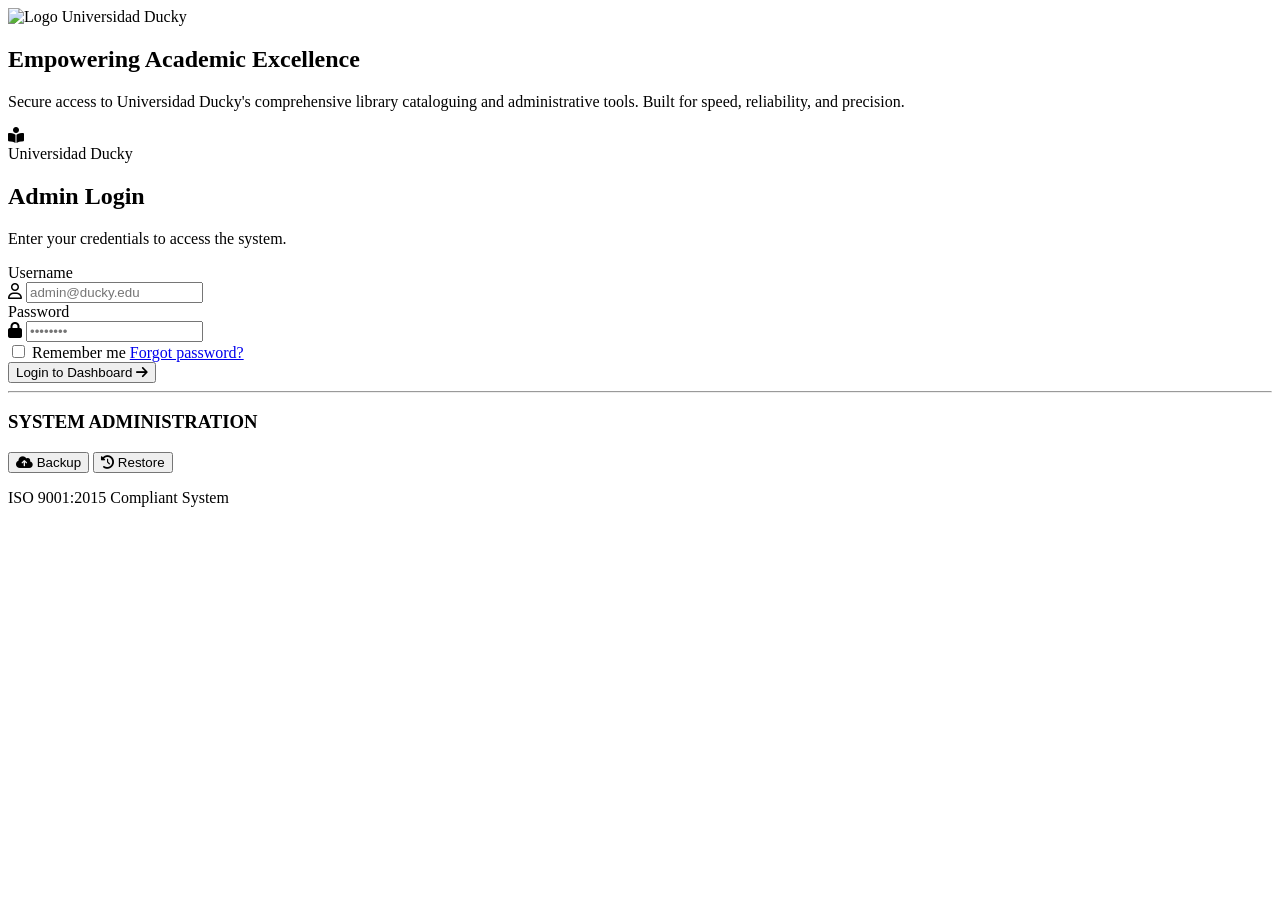
==== index.html @ 16b84561 "Add initial HTML structure for admin login page" ====
<!DOCTYPE html>
<html lang="es">
<head>
    <meta charset="UTF-8">
    <meta name="viewport" content="width=device-width, initial-scale=1.0">
    <title>Admin Login - Universidad Ducky</title>
    <link href="https://fonts.googleapis.com/css2?family=Inter:wght@400;500;600;700&display=swap" rel="stylesheet">
    <link rel="stylesheet" href="https://cdnjs.cloudflare.com/ajax/libs/font-awesome/6.4.0/css/all.min.css">
    <link rel="stylesheet" href="style.css">
</head>
<body class="login-body">

    <main class="login-wrapper">
        <div class="login-card">
            
            <section class="login-left">
                <div class="large-logo-container">
                    <img src="https://via.placeholder.com/150/ffffff/0f3d24?text=Ducky+Logo" alt="Logo Universidad Ducky" class="large-logo">
                </div>
                
                <div class="glass-panel">
                    <h2>Empowering Academic Excellence</h2>
                    <p>Secure access to Universidad Ducky's comprehensive library cataloguing and administrative tools. Built for speed, reliability, and precision.</p>
                </div>
            </section>

            <section class="login-right">
                <div class="brand-small">
                    <div class="brand-icon"><i class="fa-solid fa-book-open-reader"></i></div>
                    <span class="brand-text">Universidad Ducky</span>
                </div>

                <div class="login-header">
                    <h1>Admin Login</h1>
                    <p>Enter your credentials to access the system.</p>
                </div>

                <form id="adminLoginForm">
                    <div class="input-group">
                        <label for="username">Username</label>
                        <div class="input-wrapper">
                            <i class="fa-regular fa-user icon"></i>
                            <input type="email" id="username" placeholder="admin@ducky.edu">
                        </div>
                    </div>

                    <div class="input-group">
                        <label for="password">Password</label>
                        <div class="input-wrapper">
                            <i class="fa-solid fa-lock icon"></i>
                            <input type="password" id="password" placeholder="••••••••">
                        </div>
                    </div>

                    <div class="form-options">
                        <label class="checkbox-container">
                            <input type="checkbox" id="remember">
                            <span class="checkmark"></span>
                            Remember me
                        </label>
                        <a href="#" class="forgot-link">Forgot password?</a>
                    </div>

                    <button type="submit" class="btn-primary">
                        Login to Dashboard <i class="fa-solid fa-arrow-right"></i>
                    </button>
                </form>

                <hr class="divider">

                <div class="system-admin">
                    <h3>SYSTEM ADMINISTRATION</h3>
                    <div class="admin-buttons">
                        <button class="btn-secondary"><i class="fa-solid fa-cloud-arrow-up"></i> Backup</button>
                        <button class="btn-secondary"><i class="fa-solid fa-clock-rotate-left"></i> Restore</button>
                    </div>
                </div>

                <div class="login-footer">
                    <p>ISO 9001:2015 Compliant System</p>
                </div>
            </section>

        </div>
    </main>

    <script src="app.js"></script>
</body>
</html>
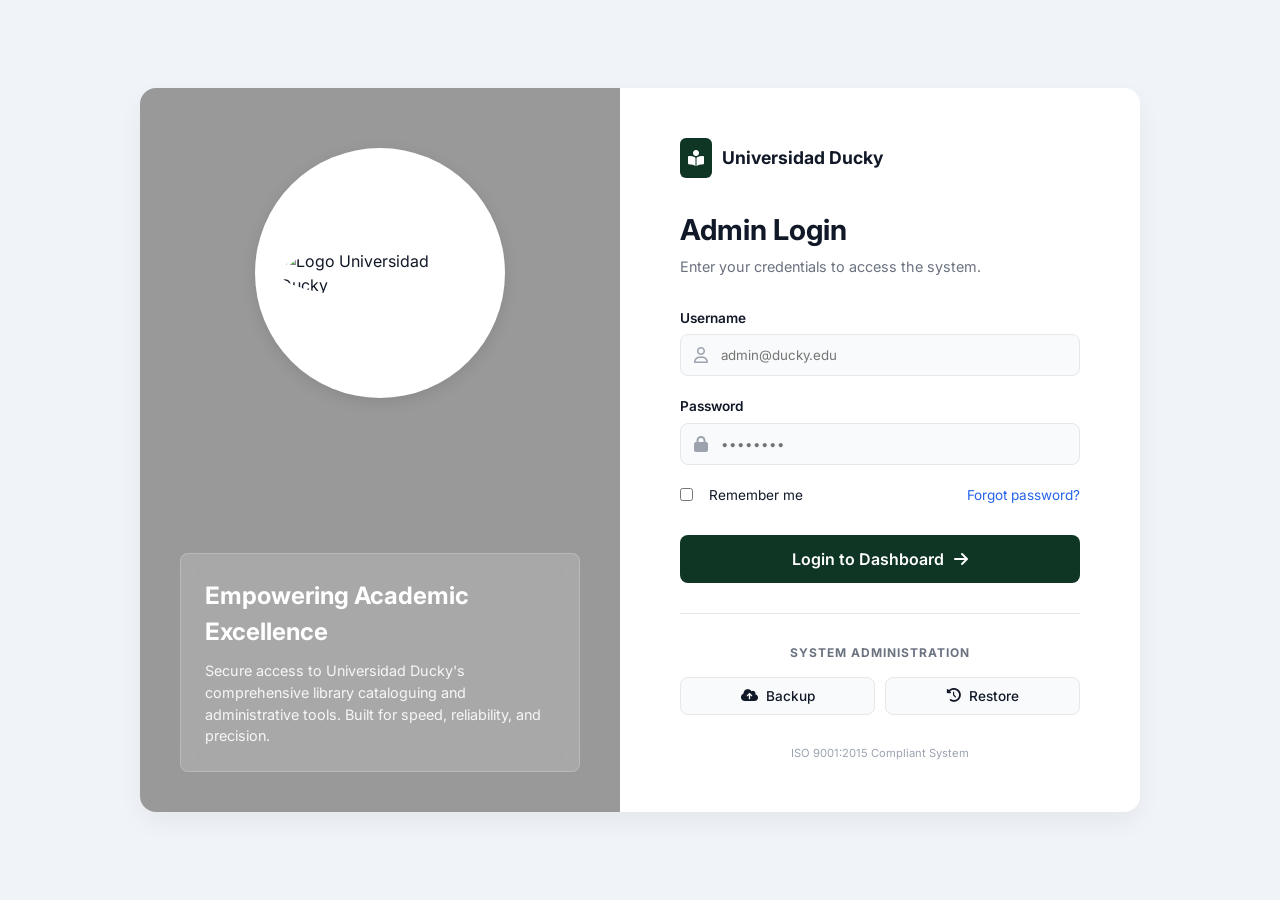
==== commit 100df475: "Implement login form validation and redirection Add event listener for admin login form submission w" ====
--- a/index.html
+++ b/index.html
@@ -87,3 +87,26 @@
     <script src="app.js"></script>
 </body>
 </html>
+
+<script>
+document.addEventListener('DOMContentLoaded', () => {
+    const form = document.getElementById('adminLoginForm');
+    const usernameInput = document.getElementById('username');
+    const passwordInput = document.getElementById('password');
+
+    form.addEventListener('submit', (e) => {
+        e.preventDefault();
+
+        const userValue = usernameInput.value.trim();
+        const passValue = passwordInput.value.trim();
+
+        if (userValue === '' || passValue === '') {
+            alert('Por favor, ingresa tu usuario y contraseña.');
+            if (userValue === '') usernameInput.focus();
+            else passwordInput.focus();
+            return;
+        }
+        window.location.href = 'dashboard.html';
+    });
+});
+</script>
--- a/style.css
+++ b/style.css
@@ -0,0 +1,246 @@
+:root {
+    --primary-color: #0f3524;
+    --accent-blue: #2563eb;
+    --text-main: #111827;
+    --text-muted: #6b7280;
+    --bg-page: #f0f4f8;
+    --bg-card: #ffffff;
+    --bg-input: #f9fafb;
+    --border-color: #e5e7eb;
+    --font-family: 'Inter', sans-serif;
+    --radius-md: 8px;
+    --radius-lg: 16px;
+    --transition: 0.3s ease;
+}
+
+* {
+    margin: 0;
+    padding: 0;
+    box-sizing: border-box;
+}
+
+body {
+    font-family: var(--font-family);
+    color: var(--text-main);
+    background-color: var(--bg-page);
+    line-height: 1.5;
+}
+
+a { text-decoration: none; color: var(--accent-blue); }
+button { cursor: pointer; font-family: inherit; border: none; }
+input { font-family: inherit; outline: none; }
+
+.login-body {
+    display: flex;
+    justify-content: center;
+    align-items: center;
+    min-height: 100vh;
+    padding: 20px;
+}
+
+.login-wrapper {
+    width: 100%;
+    max-width: 1000px;
+}
+
+.login-card {
+    display: flex;
+    background: var(--bg-card);
+    border-radius: var(--radius-lg);
+    box-shadow: 0 10px 25px rgba(0,0,0,0.05);
+    overflow: hidden;
+    min-height: 600px;
+}
+
+.login-left {
+    flex: 1;
+    background: url('https://images.unsplash.com/photo-1507842217343-583bb7270b66?q=80&w=1000&auto=format&fit=crop') center/cover no-repeat;
+    position: relative;
+    display: flex;
+    flex-direction: column;
+    justify-content: space-between;
+    align-items: center;
+    padding: 40px;
+}
+
+.login-left::before {
+    content: '';
+    position: absolute;
+    top: 0; left: 0; right: 0; bottom: 0;
+    background: rgba(0, 0, 0, 0.4);
+}
+
+.large-logo-container {
+    position: relative;
+    z-index: 1;
+    background: white;
+    width: 250px;
+    height: 250px;
+    border-radius: 50%;
+    display: flex;
+    justify-content: center;
+    align-items: center;
+    margin-top: 20px;
+    box-shadow: 0 4px 15px rgba(0,0,0,0.1);
+}
+
+.large-logo-container img {
+    width: 80%;
+    border-radius: 50%;
+}
+
+.glass-panel {
+    position: relative;
+    z-index: 1;
+    background: rgba(255, 255, 255, 0.15);
+    backdrop-filter: blur(10px);
+    -webkit-backdrop-filter: blur(10px);
+    border: 1px solid rgba(255, 255, 255, 0.2);
+    padding: 24px;
+    border-radius: var(--radius-md);
+    color: white;
+}
+
+.glass-panel h2 { font-size: 1.5rem; margin-bottom: 10px; }
+.glass-panel p { font-size: 0.9rem; opacity: 0.9; }
+
+.login-right {
+    flex: 1;
+    padding: 50px 60px;
+    display: flex;
+    flex-direction: column;
+}
+
+.brand-small {
+    display: flex;
+    align-items: center;
+    gap: 10px;
+    margin-bottom: 30px;
+    font-weight: 700;
+    font-size: 1.1rem;
+}
+
+.brand-icon {
+    background: var(--primary-color);
+    color: white;
+    padding: 8px;
+    border-radius: 6px;
+    font-size: 1rem;
+}
+
+.login-header h1 { font-size: 1.8rem; margin-bottom: 5px; }
+.login-header p { color: var(--text-muted); font-size: 0.9rem; margin-bottom: 30px; }
+
+.input-group { margin-bottom: 20px; }
+.input-group label {
+    display: block;
+    font-size: 0.85rem;
+    font-weight: 600;
+    margin-bottom: 6px;
+}
+
+.input-wrapper {
+    position: relative;
+    display: flex;
+    align-items: center;
+}
+
+.input-wrapper .icon {
+    position: absolute;
+    left: 14px;
+    color: #9ca3af;
+}
+
+.input-wrapper input {
+    width: 100%;
+    padding: 12px 12px 12px 40px;
+    border: 1px solid var(--border-color);
+    border-radius: var(--radius-md);
+    background-color: var(--bg-input);
+    transition: var(--transition);
+}
+
+.input-wrapper input:focus {
+    border-color: var(--primary-color);
+    background-color: white;
+}
+
+.form-options {
+    display: flex;
+    justify-content: space-between;
+    align-items: center;
+    margin-bottom: 30px;
+    font-size: 0.85rem;
+}
+
+.checkbox-container {
+    display: flex;
+    align-items: center;
+    gap: 8px;
+    cursor: pointer;
+}
+
+.btn-primary {
+    width: 100%;
+    background: var(--primary-color);
+    color: white;
+    padding: 14px;
+    border-radius: var(--radius-md);
+    font-weight: 600;
+    font-size: 1rem;
+    display: flex;
+    justify-content: center;
+    align-items: center;
+    gap: 10px;
+    transition: var(--transition);
+}
+
+.btn-primary:hover { opacity: 0.9; transform: translateY(-1px); }
+
+.divider {
+    border: 0;
+    height: 1px;
+    background: var(--border-color);
+    margin: 30px 0;
+}
+
+.system-admin h3 {
+    font-size: 0.75rem;
+    color: var(--text-muted);
+    letter-spacing: 1px;
+    text-align: center;
+    margin-bottom: 15px;
+}
+
+.admin-buttons { display: flex; gap: 10px; }
+.btn-secondary {
+    flex: 1;
+    background: var(--bg-input);
+    border: 1px solid var(--border-color);
+    padding: 10px;
+    border-radius: var(--radius-md);
+    font-weight: 500;
+    font-size: 0.85rem;
+    color: var(--text-main);
+    display: flex;
+    justify-content: center;
+    align-items: center;
+    gap: 8px;
+    transition: var(--transition);
+}
+
+.btn-secondary:hover { background: #e5e7eb; }
+
+.login-footer {
+    margin-top: auto;
+    text-align: center;
+    font-size: 0.7rem;
+    color: #9ca3af;
+    padding-top: 30px;
+}
+
+@media (max-width: 768px) {
+    .login-card { flex-direction: column; }
+    .login-left { padding: 30px 20px; min-height: 350px; }
+    .login-right { padding: 30px 20px; }
+}
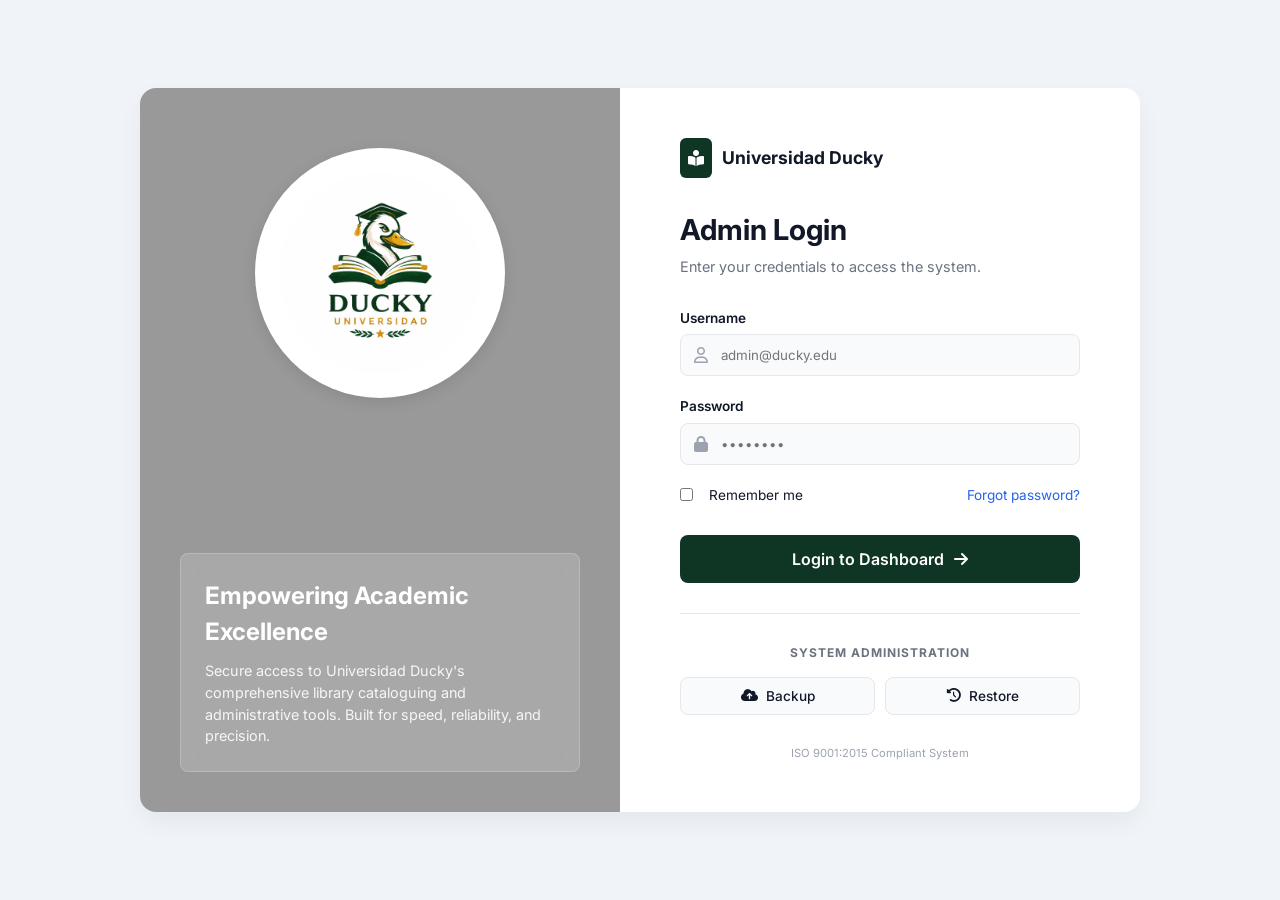
==== commit 0bc61b8d: "Replace placeholder logo with actual logo image" ====
--- a/index.html
+++ b/index.html
@@ -15,7 +15,7 @@
             
             <section class="login-left">
                 <div class="large-logo-container">
-                    <img src="https://via.placeholder.com/150/ffffff/0f3d24?text=Ducky+Logo" alt="Logo Universidad Ducky" class="large-logo">
+                    <img src="/images/duckyLogo.jpeg" alt="Logo Universidad Ducky" class="large-logo">
                 </div>
                 
                 <div class="glass-panel">
--- a/style.css
+++ b/style.css
@@ -244,3 +244,1174 @@
     .login-left { padding: 30px 20px; min-height: 350px; }
     .login-right { padding: 30px 20px; }
 }
+
+.dashboard-body {
+    display: flex;
+    flex-direction: column;
+    min-height: 100vh;
+}
+
+.top-navbar {
+    background: var(--bg-card);
+    height: 70px;
+    display: flex;
+    align-items: center;
+    justify-content: space-between;
+    padding: 0 40px;
+    border-bottom: 1px solid var(--border-color);
+    position: sticky;
+    top: 0;
+    z-index: 100;
+}
+
+.text-logo {
+    color: var(--primary-color);
+    font-size: 1.2rem;
+    font-weight: 800;
+    display: flex;
+    align-items: center;
+    gap: 8px;
+}
+.text-logo span { font-weight: 400; font-size: 0.9rem; letter-spacing: 1px; }
+
+.top-nav-links {
+    display: flex;
+    gap: 30px;
+}
+
+.top-nav-links a {
+    color: var(--text-muted);
+    font-weight: 500;
+    font-size: 0.95rem;
+    transition: var(--transition);
+}
+
+.top-nav-links a:hover, .top-nav-links a.active {
+    color: var(--primary-color);
+    font-weight: 600;
+}
+
+.avatar-img {
+    width: 40px;
+    height: 40px;
+    border-radius: 50%;
+    object-fit: cover;
+}
+
+.dashboard-layout {
+    display: flex;
+    flex: 1;
+}
+
+.sidebar {
+    width: 260px;
+    background: var(--bg-card);
+    border-right: 1px solid var(--border-color);
+    padding: 20px 0;
+    display: flex;
+    flex-direction: column;
+}
+
+.sidebar-header {
+    display: flex;
+    align-items: center;
+    gap: 12px;
+    padding: 0 20px 20px 20px;
+    border-bottom: 1px solid var(--border-color);
+    margin-bottom: 20px;
+}
+
+.sidebar-icon {
+    background: #e6f4ea;
+    color: var(--primary-color);
+    width: 40px;
+    height: 40px;
+    display: flex;
+    justify-content: center;
+    align-items: center;
+    border-radius: var(--radius-md);
+    font-size: 1.2rem;
+}
+
+.sidebar-titles h4 { font-size: 0.9rem; color: var(--text-main); }
+.sidebar-titles p { font-size: 0.75rem; color: var(--text-muted); }
+
+.sidebar-menu {
+    display: flex;
+    flex-direction: column;
+    padding: 0 10px;
+}
+
+.menu-item {
+    display: flex;
+    align-items: center;
+    gap: 12px;
+    padding: 12px 20px;
+    color: var(--text-muted);
+    font-weight: 500;
+    font-size: 0.95rem;
+    border-radius: var(--radius-md);
+    margin-bottom: 5px;
+    transition: var(--transition);
+}
+
+.menu-item i { width: 20px; text-align: center; }
+
+.menu-item:hover, .menu-item.active {
+    background: #f0fdf4;
+    color: var(--primary-color);
+}
+
+.menu-divider {
+    height: 1px;
+    background: var(--border-color);
+    margin: 15px 20px;
+}
+
+.main-content {
+    flex: 1;
+    padding: 40px;
+    background-color: #f8fafc;
+}
+
+.content-header {
+    display: flex;
+    justify-content: space-between;
+    align-items: center;
+    margin-bottom: 30px;
+}
+
+.content-header h1 { font-size: 1.8rem; color: var(--text-main); margin-bottom: 5px; }
+.content-header p { color: var(--text-muted); font-size: 0.95rem; }
+
+.btn-add { width: auto; padding: 10px 20px; }
+
+.table-card {
+    background: var(--bg-card);
+    border-radius: var(--radius-lg);
+    box-shadow: 0 4px 6px -1px rgba(0, 0, 0, 0.05);
+    padding: 20px;
+}
+
+.table-toolbar {
+    display: flex;
+    justify-content: space-between;
+    align-items: center;
+    margin-bottom: 20px;
+}
+
+.search-box {
+    position: relative;
+    width: 300px;
+}
+.search-box i {
+    position: absolute;
+    left: 15px;
+    top: 50%;
+    transform: translateY(-50%);
+    color: var(--text-muted);
+}
+.search-box input {
+    width: 100%;
+    padding: 10px 15px 10px 40px;
+    border: 1px solid var(--border-color);
+    border-radius: var(--radius-md);
+    background: var(--bg-input);
+}
+
+.filter-pills { display: flex; gap: 10px; }
+.pill {
+    padding: 6px 16px;
+    border-radius: 20px;
+    font-size: 0.85rem;
+    font-weight: 500;
+    color: var(--text-muted);
+    background: transparent;
+    transition: var(--transition);
+}
+.pill:hover { background: var(--bg-input); }
+.pill.active { background: var(--bg-input); color: var(--text-main); font-weight: 600; }
+
+.data-table {
+    width: 100%;
+    border-collapse: collapse;
+}
+
+.data-table th {
+    text-align: left;
+    font-size: 0.75rem;
+    font-weight: 700;
+    color: var(--text-muted);
+    letter-spacing: 1px;
+    padding: 15px 10px;
+    border-bottom: 1px solid var(--border-color);
+}
+
+.data-table td {
+    padding: 15px 10px;
+    border-bottom: 1px solid var(--border-color);
+    vertical-align: middle;
+    font-size: 0.9rem;
+}
+
+.user-cell { display: flex; align-items: center; gap: 12px; }
+.status-dot { width: 10px; height: 10px; border-radius: 50%; }
+.status-dot.green { background: #10b981; }
+.status-dot.red { background: #ef4444; }
+
+.avatar-initials {
+    width: 35px; height: 35px;
+    border-radius: 50%;
+    background: #e0f2fe;
+    color: #0284c7;
+    display: flex;
+    justify-content: center;
+    align-items: center;
+    font-weight: 700;
+    font-size: 0.85rem;
+}
+
+.user-info { display: flex; flex-direction: column; }
+.user-name { font-weight: 600; color: var(--text-main); }
+.user-email { font-size: 0.8rem; color: var(--text-muted); }
+
+.role-badge {
+    padding: 4px 10px;
+    border-radius: 12px;
+    font-size: 0.75rem;
+    font-weight: 600;
+}
+.badge-admin { background: #f3e8ff; color: #9333ea; }
+.badge-librarian { background: #e0f2fe; color: #0284c7; }
+.badge-professor { background: #dcfce7; color: #16a34a; }
+.badge-student { background: #f3f4f6; color: #4b5563; }
+
+.btn-edit {
+    display: inline-flex;
+    align-items: center;
+    gap: 8px;
+    background: var(--primary-color);
+    color: white;
+    padding: 8px 16px;
+    border-radius: var(--radius-md);
+    font-size: 0.85rem;
+    font-weight: 500;
+    transition: var(--transition);
+}
+.btn-edit:hover { opacity: 0.9; }
+
+.table-footer {
+    display: flex;
+    justify-content: space-between;
+    align-items: center;
+    margin-top: 20px;
+    padding-top: 10px;
+}
+
+.showing-text { font-size: 0.85rem; color: var(--text-muted); }
+
+.pagination { display: flex; align-items: center; gap: 5px; }
+.page-btn {
+    width: 30px; height: 30px;
+    display: flex; justify-content: center; align-items: center;
+    border-radius: var(--radius-md);
+    background: transparent;
+    color: var(--text-muted);
+    font-size: 0.85rem;
+}
+.page-btn:hover { background: var(--bg-input); }
+.page-btn.active { background: var(--primary-color); color: white; }
+.page-dots { color: var(--text-muted); }
+
+.fab {
+    position: fixed;
+    bottom: 30px;
+    right: 30px;
+    width: 50px;
+    height: 50px;
+    border-radius: 50%;
+    background: var(--primary-color);
+    color: white;
+    font-size: 1.2rem;
+    display: flex;
+    justify-content: center;
+    align-items: center;
+    box-shadow: 0 4px 10px rgba(15, 53, 36, 0.3);
+    transition: var(--transition);
+}
+.fab:hover { transform: scale(1.05); }
+
+.form-page-container {
+    max-width: 900px;
+    margin: 40px auto;
+    padding: 0 20px;
+    width: 100%;
+}
+
+.form-header-area {
+    margin-bottom: 30px;
+}
+
+.back-link {
+    display: inline-flex;
+    align-items: center;
+    gap: 8px;
+    color: var(--primary-color);
+    font-size: 0.85rem;
+    font-weight: 600;
+    margin-bottom: 15px;
+    transition: var(--transition);
+}
+.back-link:hover { opacity: 0.8; }
+
+.form-header-area h1 { font-size: 1.8rem; color: var(--text-main); margin-bottom: 5px; }
+.form-header-area p { color: var(--text-muted); font-size: 0.95rem; }
+
+.form-card {
+    background: var(--bg-card);
+    border-radius: var(--radius-lg);
+    box-shadow: 0 4px 15px rgba(0,0,0,0.03);
+    padding: 40px;
+    border: 1px solid var(--border-color);
+}
+
+.form-section { margin-bottom: 40px; }
+
+.section-title {
+    display: flex;
+    align-items: center;
+    gap: 10px;
+    font-size: 1rem;
+    color: var(--primary-color);
+    margin-bottom: 20px;
+    border-bottom: 1px solid var(--border-color);
+    padding-bottom: 10px;
+}
+
+.input-grid { display: flex; gap: 20px; margin-bottom: 20px; }
+.input-grid.full-width .input-group { flex: 1; }
+.input-grid.\32 -cols .input-group { flex: 1; }
+
+.base-input {
+    width: 100%;
+    padding: 12px 15px;
+    border: 1px solid var(--border-color);
+    border-radius: var(--radius-md);
+    background-color: var(--bg-input);
+    transition: var(--transition);
+    font-size: 0.9rem;
+}
+.base-input:focus { border-color: var(--primary-color); background-color: white; }
+
+.role-permission-grid {
+    display: grid;
+    grid-template-columns: 1fr 1fr;
+    gap: 40px;
+    margin-bottom: 40px;
+}
+
+.role-card {
+    display: block;
+    cursor: pointer;
+    margin-bottom: 15px;
+}
+.role-card input[type="radio"] { display: none; }
+
+.role-content {
+    display: flex;
+    align-items: flex-start;
+    gap: 15px;
+    padding: 15px;
+    border: 1px solid var(--border-color);
+    border-radius: var(--radius-md);
+    background: var(--bg-input);
+    transition: var(--transition);
+}
+
+.role-card input[type="radio"]:checked + .role-content {
+    border-color: #2e8b57;
+    background: #f0fdf4;
+}
+
+.role-custom-radio {
+    width: 18px; height: 18px;
+    border-radius: 50%;
+    border: 2px solid var(--text-muted);
+    margin-top: 2px;
+    position: relative;
+    flex-shrink: 0;
+}
+.role-card input[type="radio"]:checked + .role-content .role-custom-radio {
+    border-color: #2e8b57;
+}
+.role-card input[type="radio"]:checked + .role-content .role-custom-radio::after {
+    content: ''; position: absolute;
+    top: 50%; left: 50%; transform: translate(-50%, -50%);
+    width: 10px; height: 10px;
+    background: #2e8b57; border-radius: 50%;
+}
+
+.role-content h4 { font-size: 0.95rem; color: var(--text-main); margin-bottom: 2px; }
+.role-content p { font-size: 0.8rem; color: var(--text-muted); }
+
+.permission-item {
+    display: flex;
+    align-items: flex-start;
+    gap: 12px;
+    margin-bottom: 20px;
+    cursor: pointer;
+    transition: var(--transition);
+}
+.permission-item input[type="checkbox"] {
+    margin-top: 4px;
+    width: 16px;
+    height: 16px;
+    accent-color: #2e8b57;
+    cursor: pointer;
+}
+
+.perm-content h4 { font-size: 0.9rem; color: var(--text-main); margin-bottom: 2px; }
+.perm-content p { font-size: 0.8rem; color: var(--text-muted); }
+
+.permission-item.disabled {
+    opacity: 0.4;
+    pointer-events: none;
+    filter: grayscale(100%);
+}
+
+.form-actions {
+    display: flex;
+    justify-content: flex-end;
+    align-items: center;
+    gap: 15px;
+    border-top: 1px solid var(--border-color);
+    padding-top: 25px;
+}
+
+.btn-cancel {
+    padding: 12px 24px;
+    background: white;
+    border: 1px solid var(--border-color);
+    color: var(--text-main);
+    border-radius: var(--radius-md);
+    font-weight: 600;
+    font-size: 0.9rem;
+    transition: var(--transition);
+}
+.btn-cancel:hover { background: var(--bg-input); }
+
+.btn-create {
+    padding: 12px 24px;
+    background: #2e8b57;
+    color: white;
+    border-radius: var(--radius-md);
+    font-weight: 600;
+    font-size: 0.9rem;
+    transition: var(--transition);
+}
+.btn-create:hover { background: #247046; }
+
+.footer-note {
+    text-align: center;
+    font-size: 0.8rem;
+    color: var(--text-muted);
+    margin-top: 20px;
+}
+
+@media (max-width: 768px) {
+    .input-grid.\32 -cols, .role-permission-grid { grid-template-columns: 1fr; gap: 20px; }
+    .form-card { padding: 20px; }
+}
+
+/* =========================================
+   ESTILOS DE LA PÁGINA "EDIT USER"
+   ========================================= */
+
+.edit-user-page .section-title { margin-bottom: 25px; }
+.edit-note { font-size: 0.8rem; color: var(--text-muted); margin-top: -10px; margin-bottom: 10px; }
+
+/* Status Section */
+.status-section { margin-top: 20px; }
+.status-options {
+    display: flex;
+    gap: 20px;
+}
+
+.status-btn {
+    flex: 1;
+    display: block;
+    cursor: pointer;
+}
+.status-btn input[type="radio"] { display: none; } /* Ocultamos el radio nativo */
+
+.status-content {
+    display: flex;
+    align-items: flex-start;
+    gap: 15px;
+    padding: 15px;
+    border: 1px solid var(--border-color);
+    border-radius: var(--radius-md);
+    background: var(--bg-input);
+    transition: var(--transition);
+}
+
+.status-btn input[type="radio"]:checked + .status-content {
+    border-color: #2e8b57;
+    background: #f0fdf4;
+}
+
+.status-dot {
+    width: 12px; height: 12px;
+    border-radius: 50%;
+    margin-top: 4px;
+    flex-shrink: 0;
+}
+.status-dot.green { background: #10b981; }
+.status-dot.grey { background: #d1d5db; }
+
+.status-content h4 { font-size: 0.95rem; color: var(--text-main); margin-bottom: 2px; }
+.status-content p { font-size: 0.8rem; color: var(--text-muted); }
+
+.status-btn.inactive input[type="radio"]:checked + .status-content {
+    border-color: #ef4444;
+    background: #fef2f2;
+}
+.status-btn.inactive input[type="radio"]:checked + .status-content h4,
+.status-btn.inactive input[type="radio"]:checked + .status-content p {
+    color: #b91c1c; 
+}
+.status-btn.inactive input[type="radio"]:checked + .status-content .status-dot.grey {
+    background: #ef4444;
+}
+
+.btn-save {
+    padding: 12px 24px;
+    background: #2e8b57;
+    color: white;
+    border-radius: var(--radius-md);
+    font-weight: 600;
+    font-size: 0.9rem;
+    transition: var(--transition);
+}
+.btn-save:hover { background: #247046; }
+
+.form-footer {
+    display: flex;
+    justify-content: space-between;
+    align-items: center;
+    margin-top: 50px;
+    font-size: 0.8rem;
+    color: var(--text-muted);
+    border-top: 1px solid var(--border-color);
+    padding-top: 30px;
+}
+.footer-links { display: flex; gap: 20px; }
+.footer-links a { color: var(--text-muted); }
+
+.modal-overlay {
+    position: fixed;
+    top: 0; left: 0; right: 0; bottom: 0;
+    background: rgba(0, 0, 0, 0.5);
+    display: flex;
+    justify-content: center;
+    align-items: center;
+    z-index: 2000;
+    opacity: 0;
+    pointer-events: none;
+    transition: var(--transition);
+}
+.modal-overlay.open {
+    opacity: 1;
+    pointer-events: auto;
+}
+
+.modal-content {
+    background: var(--bg-card);
+    padding: 40px;
+    border-radius: var(--radius-lg);
+    width: 100%;
+    max-width: 550px;
+    box-shadow: 0 10px 25px rgba(0,0,0,0.1);
+    transform: translateY(-20px);
+    transition: var(--transition);
+}
+.modal-overlay.open .modal-content { transform: translateY(0); }
+
+.modal-content h2 {
+    font-size: 1.4rem;
+    color: var(--text-main);
+    display: flex;
+    align-items: center;
+    gap: 12px;
+    margin-bottom: 25px;
+}
+.modal-warning-icon { color: #ef4444; }
+
+.user-deactivation-details {
+    background: var(--bg-input);
+    padding: 15px;
+    border-radius: var(--radius-md);
+    margin-bottom: 20px;
+    font-size: 0.9rem;
+    line-height: 1.7;
+}
+
+.warning-text {
+    font-size: 0.8rem;
+    color: #ef4444;
+    background: #fef2f2;
+    padding: 10px;
+    border-radius: var(--radius-md);
+    margin-bottom: 30px;
+}
+
+.modal-actions {
+    display: flex;
+    justify-content: flex-end;
+    gap: 15px;
+}
+
+.btn-modal-cancel {
+    padding: 10px 20px;
+    background: white;
+    border: 1px solid var(--border-color);
+    border-radius: var(--radius-md);
+    color: var(--text-main);
+    font-weight: 500;
+}
+.btn-modal-cancel:hover { background: var(--bg-input); }
+
+.btn-deactivate {
+    padding: 10px 20px;
+    background: #ef4444;
+    color: white;
+    border-radius: var(--radius-md);
+    font-weight: 600;
+}
+.btn-deactivate:hover { background: #b91c1c; }
+
+@media (max-width: 768px) {
+    .modal-content { padding: 20px; margin: 0 15px; }
+}
+
+.catalog-container {
+    max-width: 1200px;
+    margin: 40px auto;
+    padding: 0 20px;
+    width: 100%;
+}
+
+.catalog-header { margin-bottom: 30px; }
+.catalog-header h1 { font-size: 1.8rem; color: var(--text-main); margin-bottom: 5px; }
+.catalog-header p { color: var(--text-muted); font-size: 0.95rem; }
+
+.catalog-layout {
+    display: grid;
+    grid-template-columns: 2fr 1fr;
+    gap: 30px;
+    align-items: start;
+}
+
+.search-card {
+    background: var(--bg-card);
+    border-radius: var(--radius-lg);
+    box-shadow: 0 4px 15px rgba(0,0,0,0.03);
+    padding: 20px;
+    border: 1px solid var(--border-color);
+    margin-bottom: 30px;
+    position: relative;
+}
+
+.search-input-wrapper {
+    display: flex;
+    align-items: center;
+    border: 1px solid var(--border-color);
+    border-radius: var(--radius-md);
+    padding: 5px;
+    position: relative;
+    background: white;
+}
+.search-input-wrapper:focus-within { border-color: var(--primary-color); }
+
+.search-icon {
+    padding: 0 15px;
+    color: var(--text-muted);
+}
+
+.search-input-wrapper input {
+    flex: 1;
+    border: none;
+    padding: 10px 5px;
+    font-size: 0.95rem;
+}
+
+.btn-search {
+    background: var(--primary-color);
+    color: white;
+    padding: 10px 20px;
+    border-radius: 6px;
+    font-weight: 600;
+}
+
+.search-dropdown {
+    position: absolute;
+    top: 100%;
+    left: 0;
+    right: 0;
+    background: white;
+    border: 1px solid var(--border-color);
+    border-radius: 0 0 var(--radius-md) var(--radius-md);
+    box-shadow: 0 10px 25px rgba(0,0,0,0.1);
+    z-index: 50;
+    display: none;
+}
+.search-dropdown.show { display: block; }
+
+.dropdown-header {
+    padding: 15px 20px 5px;
+    color: var(--text-muted);
+    font-size: 0.85rem;
+    display: flex;
+    align-items: center;
+    gap: 8px;
+}
+.dropdown-list { list-style: none; }
+.dropdown-list li {
+    padding: 12px 20px;
+    display: flex;
+    justify-content: space-between;
+    align-items: center;
+    color: var(--text-muted);
+    cursor: pointer;
+}
+.dropdown-list li:hover { background: var(--bg-input); color: var(--text-main); }
+.dropdown-list li i { font-size: 0.8rem; }
+
+.search-filters {
+    display: flex;
+    justify-content: space-between;
+    align-items: center;
+    margin-top: 15px;
+    padding-top: 15px;
+    border-top: 1px solid var(--border-color);
+}
+.filter-group { display: flex; gap: 10px; }
+.filter-btn {
+    padding: 6px 16px;
+    background: var(--bg-input);
+    border: 1px solid var(--border-color);
+    border-radius: 20px;
+    font-size: 0.85rem;
+    color: var(--text-main);
+    display: flex;
+    align-items: center;
+    gap: 8px;
+}
+.filter-btn:hover { background: #e5e7eb; }
+.clear-filters-btn {
+    background: none;
+    color: var(--text-muted);
+    font-size: 0.85rem;
+    display: flex;
+    align-items: center;
+    gap: 5px;
+}
+
+.search-results-text {
+    margin-top: 15px;
+    padding-top: 15px;
+    border-top: 1px solid var(--border-color);
+    color: #9ca3af;
+    font-size: 0.9rem;
+    font-weight: 500;
+}
+
+.books-grid {
+    display: grid;
+    grid-template-columns: repeat(2, 1fr);
+    gap: 20px;
+}
+
+.book-card {
+    display: flex;
+    gap: 15px;
+    background: var(--bg-card);
+    border: 1px solid var(--border-color);
+    border-radius: var(--radius-md);
+    padding: 15px;
+    color: inherit;
+    transition: var(--transition);
+}
+.book-card:hover { transform: translateY(-3px); box-shadow: 0 10px 20px rgba(0,0,0,0.05); }
+
+.book-cover {
+    width: 70px;
+    height: 100px;
+    object-fit: cover;
+    border-radius: 4px;
+    box-shadow: 2px 2px 5px rgba(0,0,0,0.1);
+}
+
+.book-info { flex: 1; display: flex; flex-direction: column; }
+.book-title-row {
+    display: flex;
+    justify-content: space-between;
+    align-items: flex-start;
+    gap: 10px;
+    margin-bottom: 5px;
+}
+.book-title { font-size: 0.95rem; font-weight: 700; color: var(--text-main); line-height: 1.2; }
+
+.book-badge {
+    display: inline-flex;
+    align-items: center;
+    gap: 5px;
+    padding: 3px 8px;
+    border-radius: 12px;
+    font-size: 0.7rem;
+    font-weight: 600;
+    white-space: nowrap;
+}
+.book-badge .dot { width: 6px; height: 6px; border-radius: 50%; }
+.book-badge.available { background: #dcfce7; color: #16a34a; }
+.book-badge.available .dot { background: #16a34a; }
+.book-badge.borrowed { background: #fee2e2; color: #dc2626; }
+.book-badge.borrowed .dot { background: #dc2626; }
+
+.book-author { font-size: 0.85rem; color: var(--text-muted); margin-bottom: auto; }
+
+.book-meta {
+    display: flex;
+    gap: 15px;
+    font-size: 0.75rem;
+    color: #9ca3af;
+    margin-top: 10px;
+}
+.book-meta span { display: flex; align-items: center; gap: 5px; }
+
+.quick-actions-card {
+    background: var(--bg-card);
+    border-radius: var(--radius-lg);
+    border: 1px solid var(--border-color);
+    padding: 25px;
+    margin-bottom: 20px;
+}
+.quick-actions-card h3 { font-size: 1.1rem; color: var(--text-main); }
+.quick-actions-card .subtitle { font-size: 0.85rem; color: var(--text-muted); margin-bottom: 20px; }
+
+.action-item {
+    display: flex;
+    align-items: center;
+    gap: 15px;
+    padding: 12px;
+    border: 1px solid var(--border-color);
+    border-radius: var(--radius-md);
+    margin-bottom: 10px;
+    cursor: pointer;
+    transition: var(--transition);
+}
+.action-item:hover { background: var(--bg-input); }
+.action-icon {
+    width: 35px; height: 35px;
+    border-radius: var(--radius-md);
+    display: flex; justify-content: center; align-items: center;
+}
+.action-text h4 { font-size: 0.85rem; color: var(--text-main); }
+.action-text p { font-size: 0.75rem; color: var(--text-muted); }
+
+.system-status-card {
+    background: #e0f2fe;
+    border: 1px solid #bae6fd;
+    border-radius: var(--radius-lg);
+    padding: 20px;
+    display: flex;
+    align-items: flex-start;
+    gap: 12px;
+}
+.status-icon { color: #0284c7; font-size: 1.2rem; margin-top: 2px; }
+.system-status-card h4 { font-size: 0.9rem; color: var(--text-main); margin-bottom: 5px; }
+.system-status-card p { font-size: 0.8rem; color: #475569; line-height: 1.4; }
+
+@media (max-width: 992px) {
+    .catalog-layout { grid-template-columns: 1fr; }
+}
+@media (max-width: 768px) {
+    .books-grid { grid-template-columns: 1fr; }
+}
+
+.book-details-page {
+    max-width: 1100px;
+    margin: 40px auto;
+    padding: 0 20px;
+    width: 100%;
+    flex: 1;
+}
+
+.breadcrumb-nav {
+    display: flex;
+    align-items: center;
+    gap: 15px;
+    margin-bottom: 30px;
+    font-size: 0.95rem;
+    font-weight: 500;
+}
+
+.breadcrumb-nav .back-link {
+    display: flex;
+    align-items: center;
+    gap: 10px;
+    color: #10b981;
+    transition: var(--transition);
+}
+.breadcrumb-nav .back-link:hover { opacity: 0.8; }
+
+.back-icon-circle {
+    width: 30px;
+    height: 30px;
+    border-radius: 50%;
+    border: 2px solid #10b981;
+    display: flex;
+    justify-content: center;
+    align-items: center;
+    font-size: 0.8rem;
+}
+
+.breadcrumb-nav .separator { color: var(--text-muted); }
+.breadcrumb-nav .current-page { color: var(--text-muted); }
+
+.book-details-card {
+    background: var(--bg-card);
+    border-radius: var(--radius-lg);
+    box-shadow: 0 4px 15px rgba(0,0,0,0.05);
+    display: flex;
+    overflow: hidden;
+    border: 1px solid var(--border-color);
+}
+
+.book-cover-section {
+    flex: 0 0 400px;
+    background: #f8fafc;
+    display: flex;
+    justify-content: center;
+    align-items: center;
+    padding: 50px;
+    border-right: 1px solid var(--border-color);
+}
+
+.large-book-cover {
+    width: 100%;
+    max-width: 250px;
+    height: auto;
+    box-shadow: 10px 10px 30px rgba(0,0,0,0.15);
+    border-radius: 4px;
+}
+
+.book-info-section {
+    flex: 1;
+    padding: 50px;
+    display: flex;
+    flex-direction: column;
+}
+
+.info-header {
+    display: flex;
+    justify-content: space-between;
+    align-items: flex-start;
+    margin-bottom: 20px;
+}
+
+.btn-edit-icon {
+    color: var(--text-muted);
+    font-size: 1.2rem;
+    transition: var(--transition);
+}
+.btn-edit-icon:hover { color: var(--text-main); }
+
+.book-main-title {
+    font-size: 2.2rem;
+    color: var(--text-main);
+    line-height: 1.2;
+    margin-bottom: 40px;
+    font-weight: 800;
+}
+
+.info-grid {
+    display: grid;
+    grid-template-columns: 1fr 1fr;
+    gap: 30px;
+    margin-bottom: 40px;
+    border-bottom: 1px solid var(--border-color);
+    padding-bottom: 40px;
+}
+
+.info-item { display: flex; flex-direction: column; gap: 8px; }
+.info-label {
+    font-size: 0.75rem;
+    font-weight: 700;
+    color: #9ca3af;
+    letter-spacing: 1px;
+}
+.info-value {
+    font-size: 1rem;
+    color: var(--text-main);
+    font-weight: 500;
+}
+.location-icon { color: #10b981; margin-right: 5px; }
+
+.description-section { margin-bottom: 40px; }
+.description-section .info-label { display: block; margin-bottom: 12px; }
+.description-text {
+    font-size: 0.95rem;
+    color: #475569;
+    line-height: 1.6;
+}
+
+.stats-grid {
+    display: grid;
+    grid-template-columns: 1fr 1fr;
+    gap: 20px;
+    margin-top: auto;
+}
+
+.stat-card {
+    background: #f8fafc;
+    border-radius: var(--radius-md);
+    padding: 20px;
+}
+
+.stat-header {
+    display: flex;
+    justify-content: space-between;
+    align-items: center;
+    margin-bottom: 15px;
+}
+.stat-title {
+    font-size: 0.75rem;
+    font-weight: 700;
+    color: #9ca3af;
+    letter-spacing: 0.5px;
+}
+.stat-number {
+    font-size: 1.2rem;
+    font-weight: 700;
+    color: #10b981;
+}
+
+.progress-bar-bg {
+    width: 100%;
+    height: 6px;
+    background: #e2e8f0;
+    border-radius: 3px;
+    margin-bottom: 12px;
+    overflow: hidden;
+}
+.progress-bar-fill {
+    height: 100%;
+    background: #10b981;
+    border-radius: 3px;
+}
+
+.stat-footer-text {
+    font-size: 0.75rem;
+    color: var(--text-muted);
+}
+
+.simple-footer {
+    text-align: center;
+    padding: 30px 20px;
+    color: var(--text-muted);
+    font-size: 0.85rem;
+    border-top: 1px solid var(--border-color);
+    background: var(--bg-page);
+}
+
+@media (max-width: 900px) {
+    .book-details-card { flex-direction: column; }
+    .book-cover-section { flex: none; border-right: none; border-bottom: 1px solid var(--border-color); padding: 30px; }
+    .large-book-cover { max-width: 200px; }
+}
+@media (max-width: 600px) {
+    .info-grid { grid-template-columns: 1fr; gap: 20px; }
+    .stats-grid { grid-template-columns: 1fr; }
+    .book-info-section { padding: 30px 20px; }
+}
+
+.details-split-grid {
+    display: flex;
+    gap: 20px;
+    margin-bottom: 20px;
+}
+
+.details-left {
+    flex: 1;
+    display: flex;
+    flex-direction: column;
+    gap: 20px;
+}
+
+.details-right {
+    flex: 1;
+    display: flex;
+    flex-direction: column;
+}
+
+.h-100 { height: 100%; }
+
+.textarea-input {
+    resize: none;
+    height: 100%;
+    min-height: 120px;
+    line-height: 1.6;
+}
+
+.select-wrapper {
+    position: relative;
+    width: 100%;
+}
+
+.select-input {
+    appearance: none;
+    -webkit-appearance: none;
+    -moz-appearance: none;
+    cursor: pointer;
+    padding-right: 40px;
+}
+
+.select-icon {
+    position: absolute;
+    right: 15px;
+    top: 50%;
+    transform: translateY(-50%);
+    color: var(--text-muted);
+    pointer-events: none;
+    font-size: 0.8rem;
+}
+
+.book-actions {
+    display: flex;
+    justify-content: space-between;
+    align-items: center;
+}
+
+.right-actions {
+    display: flex;
+    gap: 15px;
+}
+
+.btn-danger {
+    padding: 12px 24px;
+    background: #e53e3e; 
+    color: white;
+    border-radius: var(--radius-md);
+    font-weight: 600;
+    font-size: 0.9rem;
+    transition: var(--transition);
+}
+.btn-danger:hover { background: #c53030; }
+
+@media (max-width: 768px) {
+    .details-split-grid { flex-direction: column; }
+    .book-actions { flex-direction: column; gap: 15px; }
+    .right-actions { width: 100%; flex-direction: column; }
+    .btn-cancel, .btn-danger, .btn-save { width: 100%; text-align: center; }
+}
